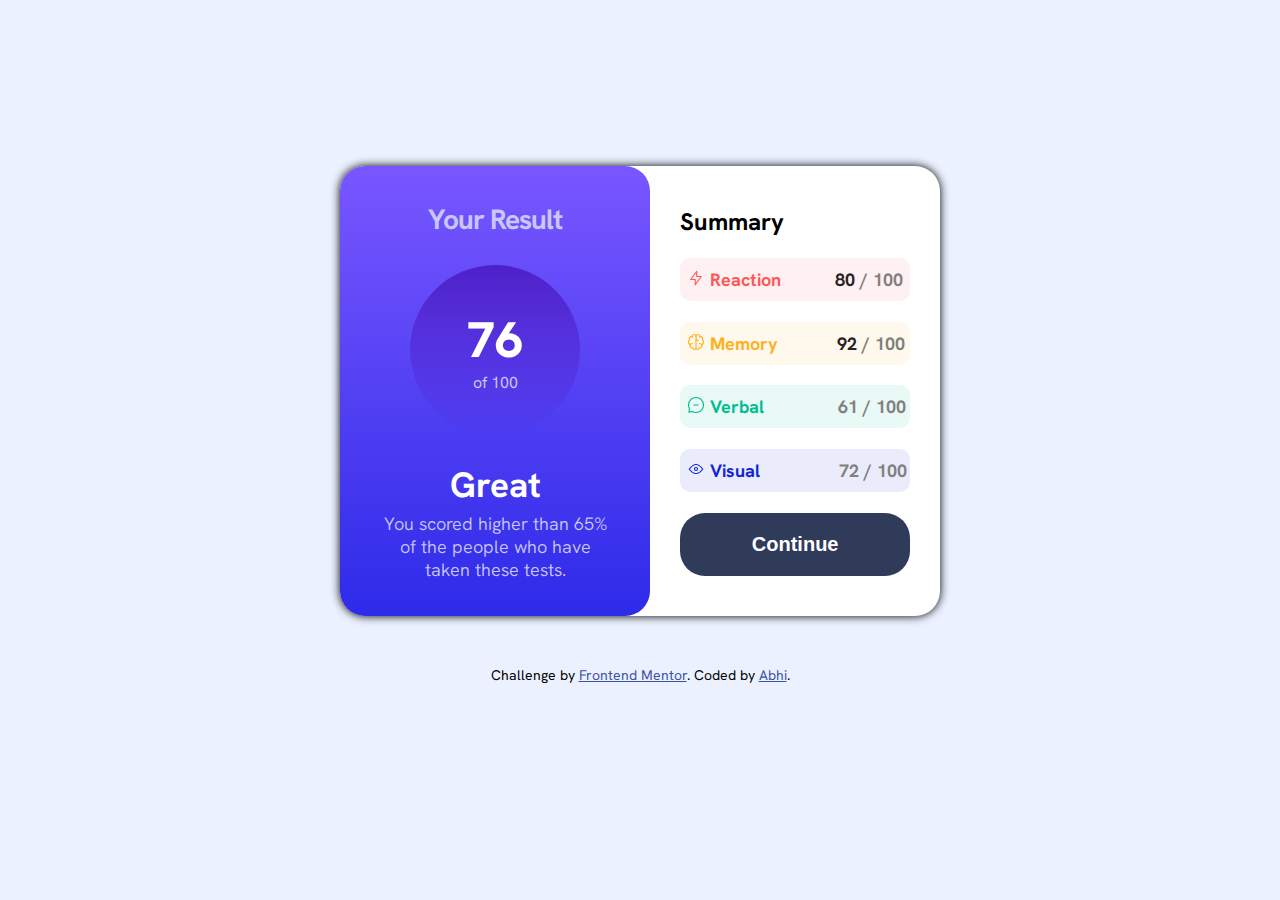
==== 06-results-summary-component/index.html @ 4020fe1c "folder name changed" ====
<!DOCTYPE html>
<html lang="en">
<head>
  <meta charset="UTF-8">
  <meta name="viewport" content="width=device-width, initial-scale=1.0"> <!-- displays site properly based on user's device -->

  <link rel="icon" type="image/png" sizes="32x32" href="./assets/images/favicon-32x32.png">
  
  <title>Frontend Mentor | Results summary component</title>
 
   <link rel="stylesheet" href="style.css">


</head>
<body>
     <!-- ||Main  -->
      <main>
        
        <div class="right-side">
          <h2>Your Result</h2>
          <div class="circle">
            <span class="big">76</span>
            <span class="small">of 100</span>
          </div>
          <div class="right-lower">
            <h2>Great</h2>
            <p> You scored higher than 65% of the people who have taken these tests.</p>
          </div>
        </div>

        <!-- ||LEFT SIDE SECTION  -->

        <div class="left-side">
          
          <h2>Summary</h2>
          <div class="line1">

            <svg xmlns="http://www.w3.org/2000/svg" width="20" height="20" fill="none" viewBox="0 0 20 20"><path stroke="#F55" stroke-linecap="round" stroke-linejoin="round" stroke-width="1.25" d="M10.833 8.333V2.5l-6.666 9.167h5V17.5l6.666-9.167h-5Z"/></svg>

            <h4 class="text1">Reaction</h4>
            <h4 class="num"><span> 80</span> / 100</h4>

          </div>
          <div class="line2">

            <svg xmlns="http://www.w3.org/2000/svg" width="20" height="20" fill="none" viewBox="0 0 20 20"><path stroke="#FFB21E" stroke-linecap="round" stroke-linejoin="round" stroke-width="1.25" d="M5.833 11.667a2.5 2.5 0 1 0 .834 4.858"/><path stroke="#FFB21E" stroke-linecap="round" stroke-linejoin="round" stroke-width="1.25" d="M3.553 13.004a3.333 3.333 0 0 1-.728-5.53m.025-.067a2.083 2.083 0 0 1 2.983-2.824m.199.054A2.083 2.083 0 1 1 10 3.75v12.917a1.667 1.667 0 0 1-3.333 0M10 5.833a2.5 2.5 0 0 0 2.5 2.5m1.667 3.334a2.5 2.5 0 1 1-.834 4.858"/><path stroke="#FFB21E" stroke-linecap="round" stroke-linejoin="round" stroke-width="1.25" d="M16.447 13.004a3.334 3.334 0 0 0 .728-5.53m-.025-.067a2.083 2.083 0 0 0-2.983-2.824M10 3.75a2.085 2.085 0 0 1 2.538-2.033 2.084 2.084 0 0 1 1.43 2.92m-.635 12.03a1.667 1.667 0 0 1-3.333 0"/></svg>

            <h4 class="text2">Memory</h4>
            <h4 class="num"> <span>92 </span>/ 100</h4>

          </div>

          <div class="line3">

            <svg xmlns="http://www.w3.org/2000/svg" width="20" height="20" fill="none" viewBox="0 0 20 20"><path stroke="#00BB8F" stroke-linecap="round" stroke-linejoin="round" stroke-width="1.25" d="M7.5 10h5M10 18.333A8.333 8.333 0 1 0 1.667 10c0 1.518.406 2.942 1.115 4.167l-.699 3.75 3.75-.699A8.295 8.295 0 0 0 10 18.333Z"/></svg>

            <h4 class="text3">Verbal</h4>
            <h4 class="num">61 / 100</h4>

          </div>

          <div class="line4">

            <svg xmlns="http://www.w3.org/2000/svg" width="20" height="20" fill="none" viewBox="0 0 20 20"><path stroke="#1125D6" stroke-linecap="round" stroke-linejoin="round" stroke-width="1.25" d="M10 11.667a1.667 1.667 0 1 0 0-3.334 1.667 1.667 0 0 0 0 3.334Z"/><path stroke="#1125D6" stroke-linecap="round" stroke-linejoin="round" stroke-width="1.25" d="M17.5 10c-1.574 2.492-4.402 5-7.5 5s-5.926-2.508-7.5-5C4.416 7.632 6.66 5 10 5s5.584 2.632 7.5 5Z"/></svg>

            <h4 class="text4">Visual</h4>
            <h4 class="num">72 / 100</h4>

          </div>

          <button>Continue</button> 

        </div>

      </main>
       
      <!-- ||FOOTER  -->
      <footer class="attribution">
        Challenge by <a href="https://www.frontendmentor.io?ref=challenge" target="_blank">Frontend Mentor</a>. 
        Coded by <a href="https://abhi-zero.github.io/Social-links/">Abhi</a>.
      </footer>
    
</body>
</html>
---- 06-results-summary-component/style.css ----
@import url('https://fonts.googleapis.com/css2?family=Hanken+Grotesk:ital,wght@0,100..900;1,100..900&display=swap');


*{
    margin: 0;
    padding: 0;
    box-sizing: border-box;
}

:root{
    /* ||colors */
    --Light-red: hsl(0, 100%, 67%);
    --Orangey-yellow: hsl(39, 100%, 56%);
    --Green-teal: hsl(166, 100%, 37%);
    --Cobalt-blue: hsl(234, 85%, 45%);
     
    
    /* ||Gradiant color  */
    --Light-slate-blue-bg: hsl(252, 100%, 67%);
    --Light-royal-blue-bg: hsl(241, 81%, 54%);

    --Violet-blue-circle: hsla(256, 72%, 46%, 1);
    --Persian-blue-circle: hsla(241, 72%, 46%, 0);

    /* ||orther colors  */
    --White: hsl(0, 0%, 100%);
    --Pale-blue: hsl(221, 100%, 96%);
    --Light-lavender: hsl(241, 100%, 89%);
    --Dark-gray-blue: hsl(224, 30%, 27%);
}

html, body{
    height: 100%;
    width: 100%;
    font-family: "Hanken Grotesk", sans-serif;
    background-color: var(--Pale-blue);
    display: flex;
    flex-direction: column;
    justify-content: center;
    align-items: center;
}



main{
    width: 600px;
    height: 450px;
    background-color:var(--White);
    display: flex;
    border-radius: 25px; 
    box-shadow: 0px 0px 10px black;
}   

/* ||RIGHT SIDE  */

.right-side{
    background: linear-gradient(var(--Light-slate-blue-bg), var(--Light-royal-blue-bg));
    padding: 35px;
    display: flex;
    flex-direction: column;
    align-items: center;
    justify-content: space-between;
    border-radius: 25px;
}

 /* || RIGTSIDE HEADING */

.right-side>h2{
    font-size: 28px;
    letter-spacing: -1px;
    font-weight: 700;
    color: var(--Light-lavender) ;
}
   
  /* ||RIGHT SIDE CIRCLE  */

.right-side .circle{
    width: 170px;
    height: 170px;
    background: linear-gradient(var(--Violet-blue-circle), var(--Persian-blue-circle));
    border-radius: 100px;
    display: flex;
    flex-direction: column;
    justify-content: center;
    align-items: center;
}
   /* ||CIRCLE'S NUMBERS */

.right-side .circle .big{
    font-size: 50px;
    font-weight: 800;
    color: var(--White);
}
.right-side .circle .small{
    font-size: 16px;
    font-weight: 400;
    color: var(--Light-lavender);
}

   /* ||RIGHTSIDE FOOTER */

       /* ||HEADING */

.right-side .right-lower h2{
    text-align: center;
    padding-bottom: 4px;
    font-size: 35px;
    font-weight: 700;
    color: var(--White);
}
     /* ||PARAGRAPH */

.right-side .right-lower p{
    text-align: center;
    font-size: 18px;
    font-weight: 350;
    color: var(--Light-lavender);
}
   /* ||LEFTSIDE */
   
.left-side{
    width: 100%;
    padding: 40px 30px;
    display: flex;
    flex-direction: column;
    justify-content: space-between;
}

.left-side>h2{
    font-size: 24px;
    font-weight: 700;
}

.left-side .line1{
    padding:10px 0 10px 5px;
    border-radius: 10px;
    background-color:  hsla(0, 100%, 67%, 0.085);;
    display: flex;
    font-size: 18px;
    font-weight: 600;
}
.left-side .line1 .text1{
    color: var(--Light-red);
    padding: 0 4px 0 5px;
}
.left-side .line1 .num{
    color: gray;
    padding-left: 50px;
}

.left-side .line2{
    padding:10px 0 10px 5px;
    border-radius: 10px;
    background-color:  hsla(39, 100%, 56%, 0.085);
    display: flex;
    font-size: 18px;
    font-weight: 600;
}
.left-side  .text2{
    color: var(--Orangey-yellow);
    padding: 0 4px 0 5px;
}
.left-side  .line2 .num{
    color: gray;
    padding-left: 55px;
}


.left-side .line3{
    padding:10px 0 10px 5px;
    border-radius: 10px;
    background-color:  hsla(166, 100%, 37%, 0.085);
    display: flex;
    font-size: 18px;
    font-weight: 600;
}
.left-side  .text3{
    color: var(--Green-teal);
    padding: 0 4px 0 5px;
}
.left-side .line3 .num{
    color: gray;
    padding-left: 70px;
}


.left-side .line4{
    padding:10px 0 10px 5px;
    border-radius: 10px;
    background-color:  hsla(234, 85%, 45%, 0.085);
    display: flex;
    font-size: 18px;
    font-weight: 600;
}
.left-side  .text4{
    color: var(--Cobalt-blue);
    padding: 0 4px 0 5px;
}

.left-side .line4 .num{
    color: gray;
    padding-left: 75px;
}



.left-side svg{
    padding-left:2px;
    font-size: 18px;
}


.left-side span{
    color: rgb(38, 36, 36);
}


/* ||continue button  */

button{
    background-color: var(--Dark-gray-blue);
    padding: 20px 20px;
    border-radius: 25px;
    border: none;
    font-size: 20px;
    font-weight: 600;
    color: var(--White);
    transition: background-color 0.5s;
    /* transition: active  none; */
}

button:hover ,button:focus{
    background-color: rgb(6, 3, 60);
}

button:active{
    background: linear-gradient(var(--Violet-blue-circle), var(--Persian-blue-circle));
}

.attribution { 
    padding: 50px 0;
    font-size: 14px;
     text-align: center;

}

.attribution a {
     color: hsl(228, 45%, 44%); 
}


@media (max-width:600px) {

    html, body{
        height: 100%;
        width: 100%;
        font-family: "Hanken Grotesk", sans-serif;
        background-color: var(--Pale-blue);
        display: flex;
        flex-direction: column;
        
    }
    main{
        width: 100%;
        height: 100%;
        background-color:var(--White);
        display: flex;
        flex-direction: column;
        border-radius: 0 25px 0 25px; 
        
    }
    .right-side{
        padding: 10px;
        border-radius: 0  0  25px 25px;
        justify-content:space-around;
    }

    
    .right-side>h2{
        height: 9vh;
        font-size: 20px;
        font-weight: 600;
        padding-top: 15px;
    }

    .right-side .circle{
       
        width: 120px;
        height: 120px;
        border-radius: 100px;
    }

    .right-side .circle .big{
        font-size: 30px;
        font-weight: 650;
        color: var(--White);
    }

    .right-side .right-lower h2{
        
        padding: 7px;
        font-size: 25px;
        font-weight: 600;
    }

    .right-side .right-lower p{
        text-align: center;
        padding: 0 25px 20px 25px;
        font-size: 16px;
        font-weight: 300;
    }

    .left-side{
        width: 100%;
        padding: 10px 30px;
        display: flex;
        flex-direction: column;
        justify-content: space-between;
        gap: 20px;
    }

    .left-side>h2{
        font-size: 20px;
        font-weight: 600;
    }
    
    
    
    
    .attribution { display:none ;
        font-size: 11px; 
        text-align: center; 
    }
}
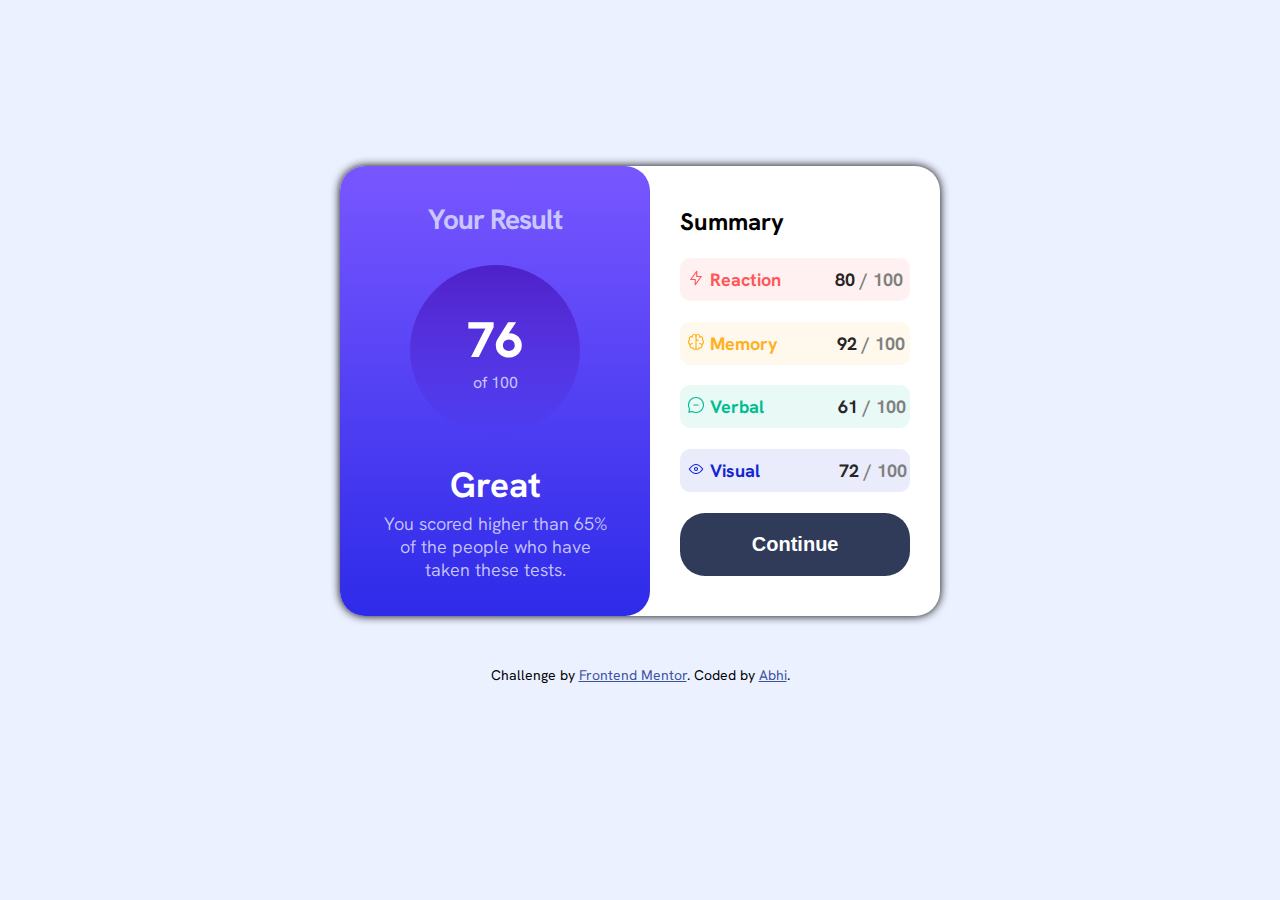
==== commit 8056ce8d: "little changes" ====
--- a/06-results-summary-component/index.html
+++ b/06-results-summary-component/index.html
@@ -15,7 +15,7 @@
 <body>
      <!-- ||Main  -->
       <main>
-        
+        <!-- ||RIGHT SIDE  -->
         <div class="right-side">
           <h2>Your Result</h2>
           <div class="circle">
@@ -55,7 +55,7 @@
             <svg xmlns="http://www.w3.org/2000/svg" width="20" height="20" fill="none" viewBox="0 0 20 20"><path stroke="#00BB8F" stroke-linecap="round" stroke-linejoin="round" stroke-width="1.25" d="M7.5 10h5M10 18.333A8.333 8.333 0 1 0 1.667 10c0 1.518.406 2.942 1.115 4.167l-.699 3.75 3.75-.699A8.295 8.295 0 0 0 10 18.333Z"/></svg>
 
             <h4 class="text3">Verbal</h4>
-            <h4 class="num">61 / 100</h4>
+            <h4 class="num"><span>61</span> / 100</h4>
 
           </div>
 
@@ -64,7 +64,7 @@
             <svg xmlns="http://www.w3.org/2000/svg" width="20" height="20" fill="none" viewBox="0 0 20 20"><path stroke="#1125D6" stroke-linecap="round" stroke-linejoin="round" stroke-width="1.25" d="M10 11.667a1.667 1.667 0 1 0 0-3.334 1.667 1.667 0 0 0 0 3.334Z"/><path stroke="#1125D6" stroke-linecap="round" stroke-linejoin="round" stroke-width="1.25" d="M17.5 10c-1.574 2.492-4.402 5-7.5 5s-5.926-2.508-7.5-5C4.416 7.632 6.66 5 10 5s5.584 2.632 7.5 5Z"/></svg>
 
             <h4 class="text4">Visual</h4>
-            <h4 class="num">72 / 100</h4>
+            <h4 class="num"><span>72 </span>/ 100</h4>
 
           </div>
 
--- a/06-results-summary-component/style.css
+++ b/06-results-summary-component/style.css
@@ -125,12 +125,12 @@
     flex-direction: column;
     justify-content: space-between;
 }
-
+  /* ||LEFTSIDE HEADING  */
 .left-side>h2{
     font-size: 24px;
     font-weight: 700;
 }
-
+   /* SECTIONS  */
 .left-side .line1{
     padding:10px 0 10px 5px;
     border-radius: 10px;
@@ -226,7 +226,6 @@
     font-weight: 600;
     color: var(--White);
     transition: background-color 0.5s;
-    /* transition: active  none; */
 }
 
 button:hover ,button:focus{
@@ -236,7 +235,8 @@
 button:active{
     background: linear-gradient(var(--Violet-blue-circle), var(--Persian-blue-circle));
 }
-
+ 
+   /* FOOTER  */
 .attribution { 
     padding: 50px 0;
     font-size: 14px;
@@ -262,11 +262,13 @@
     }
     main{
         width: 100%;
-        height: 100%;
+        height: 110%;
         background-color:var(--White);
         display: flex;
         flex-direction: column;
-        border-radius: 0 25px 0 25px; 
+        border-radius:  0 0 0 0; 
+        padding-bottom: 0;
+        margin-bottom: 0;
         
     }
     .right-side{
